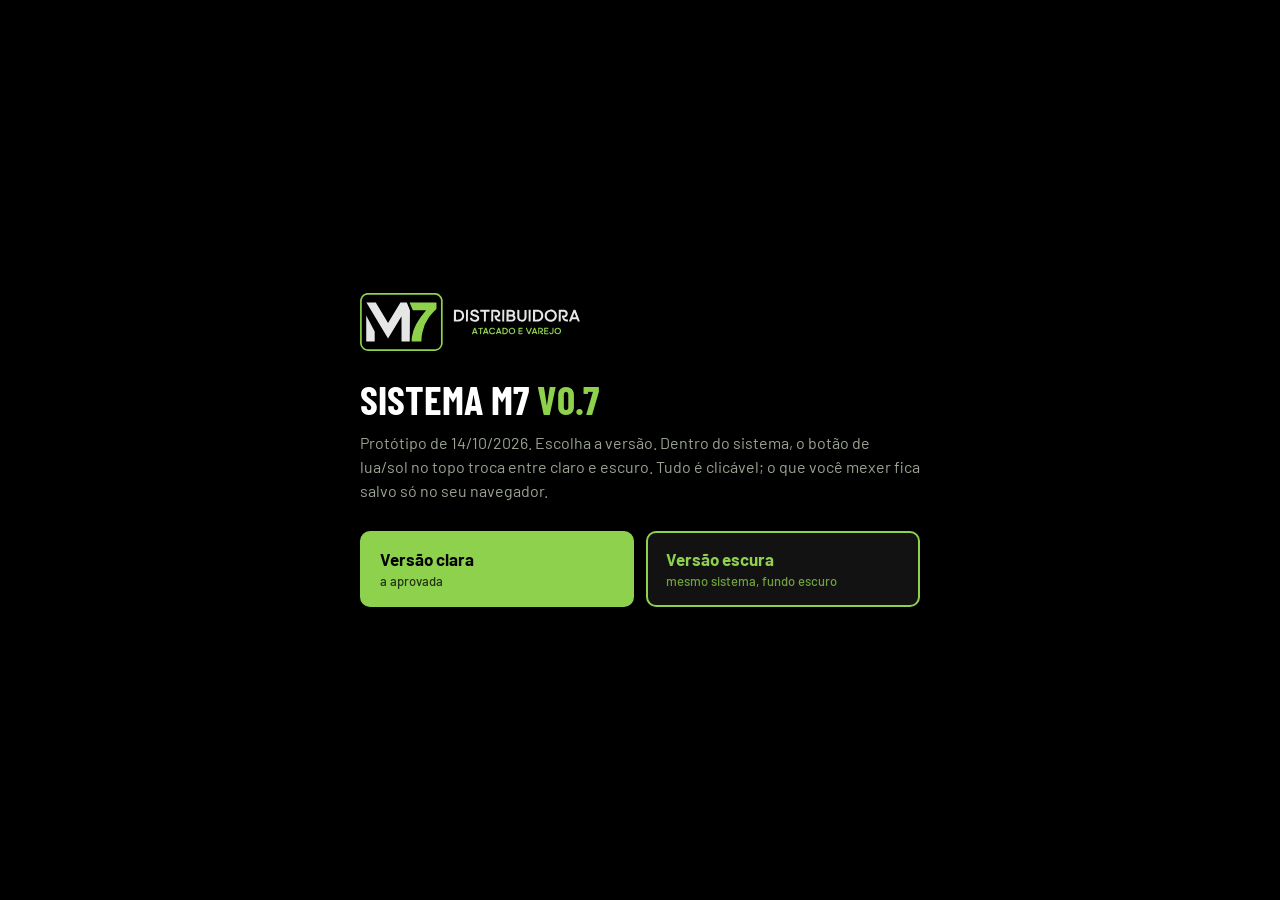
==== index.html @ c1b9ed0b "Sistema M7 v0.7 (claro e escuro) Co-Authored-By: Claude Opus 5.5 <noreply@anthropic.com>" ====
<!doctype html>
<html lang="pt-BR">
<head>
<meta charset="utf-8">
<meta name="viewport" content="width=device-width, initial-scale=1">
<title>Sistema M7 · v0.7</title>
<link rel="stylesheet" href="identidade-visual/tokens.css">
<style>
*{box-sizing:border-box;margin:0;padding:0}
body{min-height:100vh;background:#000;color:#E6E6E6;font-family:var(--font-body);display:flex;align-items:center;justify-content:center;padding:24px 16px}
.caixa{max-width:560px;width:100%}
img{width:220px;display:block;margin-bottom:28px}
h1{font-family:var(--font-display);text-transform:uppercase;font-size:40px;color:#fff;line-height:1}
h1 em{font-style:normal;color:#8ED14D}
p{color:#9AA394;margin:12px 0 28px;line-height:1.5}
.bts{display:flex;gap:12px;flex-wrap:wrap}
a{flex:1;min-width:200px;text-decoration:none;border-radius:10px;padding:16px 18px;font-weight:700;font-size:17px;border:2px solid #8ED14D}
a small{display:block;font-weight:500;font-size:13px;margin-top:4px;opacity:.75}
a.claro{background:#8ED14D;color:#000}
a.escuro{background:#121212;color:#8ED14D}
</style>
</head>
<body>
<div class="caixa">
  <img src="identidade-visual/marca/m7-horizontal-cor-escuro.svg" alt="M7 Distribuidora">
  <h1>Sistema M7 <em>v0.7</em></h1>
  <p>Protótipo de 14/10/2026. Escolha a versão. Dentro do sistema, o botão de lua/sol no topo troca entre claro e escuro. Tudo é clicável; o que você mexer fica salvo só no seu navegador.</p>
  <div class="bts">
    <a class="claro" href="sistema/index.html#claro">Versão clara<small>a aprovada</small></a>
    <a class="escuro" href="sistema/index.html#escuro">Versão escura<small>mesmo sistema, fundo escuro</small></a>
  </div>
</div>
</body>
</html>
---- identidade-visual/tokens.css ----
/* ============================================================
   M7 EMBALAGENS - Tokens de identidade visual
   Distribuidora - Atacado e Varejo - Arcos / MG

   Paleta da marca APROVADA PELO CLIENTE em 09/09/2026, amostrada
   pixel a pixel de `identidade-visual/original/m7-aprovada-2026-09-09.jpg`:
     preto  #000000  fundo dominante da arte  (46,96% dos pixels)
     claro  #E6E6E6  letra do monograma e fundo da versao clara  (43,10%)
     verde  #8ED14D  acento: moldura, o 7 e o descritor  (nucleo #8DD249)

   Contrastes medidos (WCAG 2.1):
     verde sobre preto   11,38:1  AAA   <- combinacao natural da marca
     claro sobre preto   16,83:1  AAA
     preto sobre verde   11,38:1  AAA   <- botao verde com texto preto
     verde sobre branco   1,85:1  REPROVA - nunca usar o verde como texto
                                   sobre claro; usar --verde-tinta (6,30:1)

   ATENCAO: os nomes --teal/--cyan sao HERANCA. Dez arquivos do projeto os
   importam; em vez de renomear em dez lugares, eles apontam para as cores
   novas. Codigo novo deve usar --preto/--verde/--claro.
   ============================================================ */

:root{
  /* ---------- a marca, medida na arte aprovada ---------- */
  --preto:        #000000;   /* fundo dominante */
  --verde:        #8ED14D;   /* acento da marca */
  --claro:        #E6E6E6;   /* letra do monograma / fundo claro */

  /* ---------- escuros de apoio (derivados do preto) ---------- */
  --grafite:      #121212;   /* superficie elevada sobre o preto */
  --grafite-2:    #1E1F1C;   /* cartao sobre o preto */
  --grafite-3:    #262822;   /* segundo nivel */
  --linha-escura: #2F332A;   /* borda sobre fundo escuro */

  /* ---------- verdes de apoio ---------- */
  --verde-claro:  #A9DE74;   /* realce, brilho */
  --verde-fundo:  #6BA834;   /* verde chapado como fundo */
  --verde-tinta:  #3F6B1E;   /* verde como TEXTO sobre claro (6,30:1) */
  --verde-veu:    rgba(142,209,77,.14);  /* fundo de destaque translucido */

  /* ---------- neutros claros ---------- */
  --papel:        #FFFFFF;
  --papel-frio:   #F4F6F1;
  --tinta:        #111311;   /* texto principal sobre claro (18,67:1) */
  --texto:        #3B403A;   /* corpo de texto (10,60:1) */
  --suave:        #767C72;   /* apoio, legenda (4,29:1) */
  --linha:        #E0E4DA;

  /* ---------- texto sobre fundo escuro ---------- */
  --on-dark:      #FFFFFF;
  --on-dark-2:    #E6E6E6;
  --on-dark-dim:  #9AA394;

  /* ---------- tipografia ---------- */
  /* Onest e a fonte mais proxima do logotipo desenhado: 0,903 de IoU glifo a
     glifo contra DISTRIBUIDORA, o melhor entre 280 cortes testados. O logotipo
     em si NAO e fonte - esta em curvas, tracado da arte. */
  --font-marca:   'Onest', 'Segoe UI', Arial, sans-serif;
  --font-display: 'Barlow Condensed', 'Arial Narrow', sans-serif;
  --font-body:    'Barlow', 'Segoe UI', Arial, sans-serif;
  --font-desc:    'Barlow Semi Condensed', 'Barlow', Arial, sans-serif;

  /* ---------- gradientes ---------- */
  --grad-brand:  linear-gradient(150deg, #1E1F1C 0%, #0A0A0A 48%, #000000 100%);
  --grad-verde:  linear-gradient(135deg, #A9DE74 0%, #8ED14D 52%, #6BA834 100%);

  /* ---------- HERANCA: nomes da paleta teal/ciano ---------- */
  /* Mantidos para nao quebrar catalogo, proposta, contrato, validacao,
     inventario, analise-ml e painel. Apontam para a paleta nova. */
  --teal:         #0A0A0A;
  --teal-deep:    #000000;
  --teal-dark:    #050505;
  --teal-soft:    #1E1F1C;
  --teal-line:    #2F332A;
  --cyan:         #8ED14D;
  --cyan-bright:  #A9DE74;
  --cyan-deep:    #6BA834;
  --cyan-ink:     #3F6B1E;
  --navy:         #101010;
  --paper:        #FFFFFF;
  --paper-warm:   #F4F6F1;
  --ink:          #111311;
  --body:         #3B403A;
  --muted:        #767C72;
  --line:         #E0E4DA;
  --grad-cyan:    linear-gradient(135deg, #A9DE74 0%, #8ED14D 52%, #6BA834 100%);
}

@font-face{
  font-family:'Barlow';
  font-style:normal;
  font-weight:400;
  font-display:swap;
  src:url([data-uri]) format('woff2');
}
@font-face{
  font-family:'Barlow';
  font-style:normal;
  font-weight:500;
  font-display:swap;
  src:url([data-uri]) format('woff2');
}
@font-face{
  font-family:'Barlow';
  font-style:normal;
  font-weight:600;
  font-display:swap;
  src:url([data-uri]) format('woff2');
}
@font-face{
  font-family:'Barlow';
  font-style:normal;
  font-weight:700;
  font-display:swap;
  src:url([data-uri]) format('woff2');
}
@font-face{
  font-family:'Barlow Condensed';
  font-style:normal;
  font-weight:700;
  font-display:swap;
  src:url([data-uri]) format('woff2');
}
@font-face{
  font-family:'Barlow Condensed';
  font-style:normal;
  font-weight:800;
  font-display:swap;
  src:url([data-uri]) format('woff2');
}

/* ---------- utilitarios ---------- */
.m7-display{ font-family:var(--font-display); font-weight:800; text-transform:uppercase;
             letter-spacing:.015em; }
.m7-eyebrow{ font-family:var(--font-body); font-weight:600; text-transform:uppercase;
             letter-spacing:.2em; color:var(--cyan); }
.m7-price{   font-family:var(--font-display); font-weight:800; color:var(--cyan); }

/* fundo padrao da marca: preto com brilho verde, como nas artes do feed */
.m7-bg{
  background:
    radial-gradient(circle at 82% 8%,  rgba(142,209,77,.10) 0 16%, transparent 42%),
    radial-gradient(circle at 12% 92%, rgba(142,209,77,.07) 0 18%, transparent 46%),
    var(--grad-brand);
}

/* divisor da marca: linha com ponto, presente em todas as artes */
.m7-div{ display:flex; align-items:center; gap:0; }
.m7-div i{ flex:1; height:1.5px; background:var(--cyan); display:block; }
.m7-div b{ width:6px; height:6px; border-radius:50%; background:var(--cyan);
           display:block; flex:none; }

/* ---- Onest (variavel 100-900): tipografia da marca nova ---- */
@font-face{
  font-family:'Onest';
  font-style:normal;
  font-weight:100 900;
  font-display:swap;
  unicode-range:U+0000-00FF,U+0131,U+0152-0153,U+02BB-02BC,U+02C6,U+02DA,U+02DC,U+0304,U+0308,U+0329,U+2000-206F,U+20AC,U+2122,U+2191,U+2193,U+2212,U+2215,U+FEFF,U+FFFD;
  src:url([data-uri]) format('woff2');
}
@font-face{
  font-family:'Onest';
  font-style:normal;
  font-weight:100 900;
  font-display:swap;
  unicode-range:U+0100-02BA,U+02BD-02C5,U+02C7-02CC,U+02CE-02D7,U+02DD-02FF,U+0304,U+0308,U+0329,U+1D00-1DBF,U+1E00-1E9F,U+1EF2-1EFF,U+2020,U+20A0-20AB,U+20AD-20C0,U+2113,U+2C60-2C7F,U+A720-A7FF;
  src:url([data-uri]) format('woff2');
}

/* ---- Barlow Semi Condensed: linha de segmentos do lockup ---- */
@font-face{
  font-family:'Barlow Semi Condensed';
  font-style:normal;
  font-weight:600;
  font-display:swap;
  unicode-range:U+0000-00FF,U+0131,U+0152-0153,U+02BB-02BC,U+02C6,U+02DA,U+02DC,U+0304,U+0308,U+0329,U+2000-206F,U+20AC,U+2122,U+2191,U+2193,U+2212,U+2215,U+FEFF,U+FFFD;
  src:url([data-uri]) format('woff2');
}
@font-face{
  font-family:'Barlow Semi Condensed';
  font-style:normal;
  font-weight:600;
  font-display:swap;
  unicode-range:U+0100-02BA,U+02BD-02C5,U+02C7-02CC,U+02CE-02D7,U+02DD-02FF,U+0304,U+0308,U+0329,U+1D00-1DBF,U+1E00-1E9F,U+1EF2-1EFF,U+2020,U+20A0-20AB,U+20AD-20C0,U+2113,U+2C60-2C7F,U+A720-A7FF;
  src:url([data-uri]) format('woff2');
}
@font-face{
  font-family:'Barlow Semi Condensed';
  font-style:normal;
  font-weight:700;
  font-display:swap;
  unicode-range:U+0000-00FF,U+0131,U+0152-0153,U+02BB-02BC,U+02C6,U+02DA,U+02DC,U+0304,U+0308,U+0329,U+2000-206F,U+20AC,U+2122,U+2191,U+2193,U+2212,U+2215,U+FEFF,U+FFFD;
  src:url([data-uri]) format('woff2');
}
@font-face{
  font-family:'Barlow Semi Condensed';
  font-style:normal;
  font-weight:700;
  font-display:swap;
  unicode-range:U+0100-02BA,U+02BD-02C5,U+02C7-02CC,U+02CE-02D7,U+02DD-02FF,U+0304,U+0308,U+0329,U+1D00-1DBF,U+1E00-1E9F,U+1EF2-1EFF,U+2020,U+20A0-20AB,U+20AD-20C0,U+2113,U+2C60-2C7F,U+A720-A7FF;
  src:url([data-uri]) format('woff2');
}
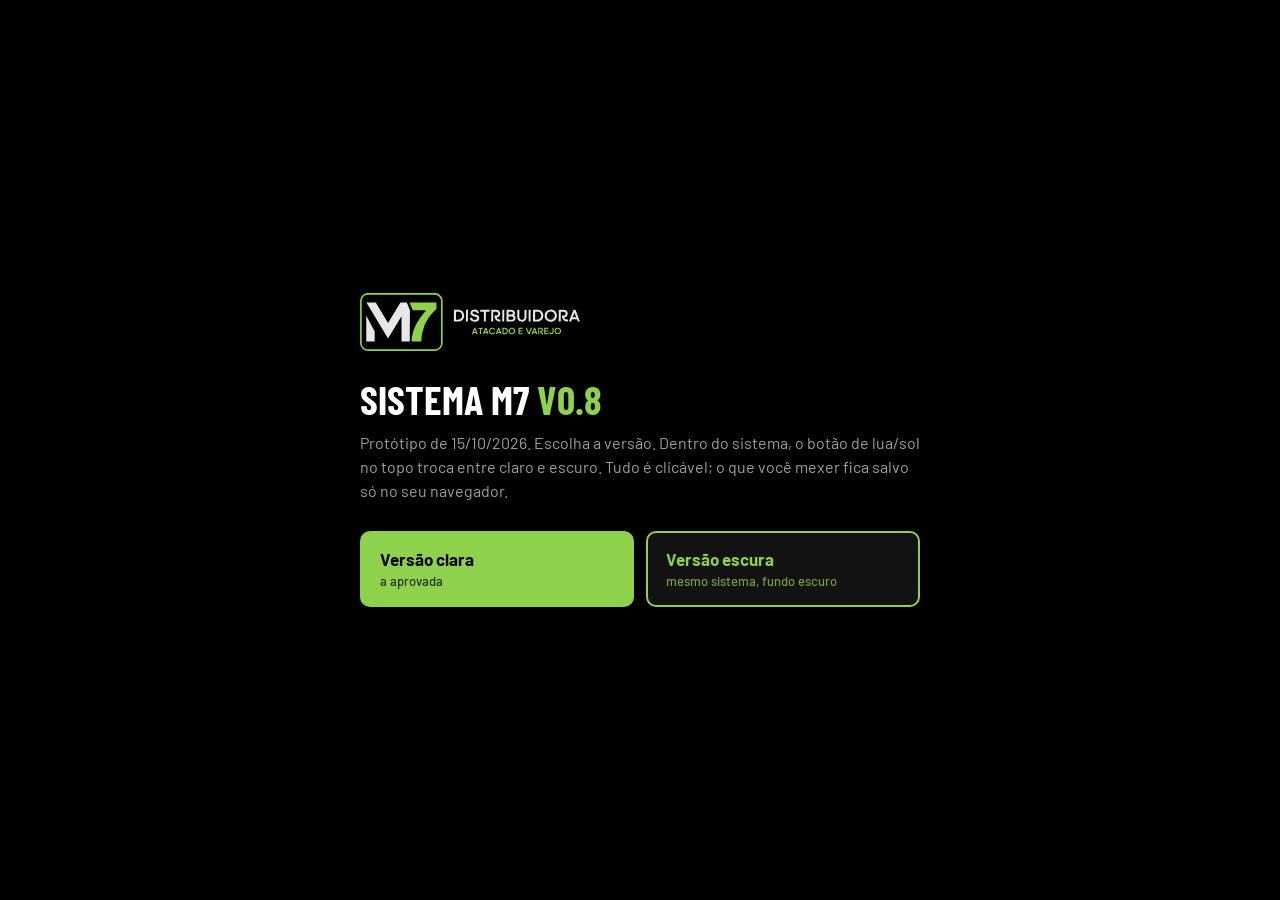
==== commit b4d6479e: "Sistema M7 v0.8 Co-Authored-By: Claude Opus 5.5 <noreply@anthropic.com>" ====
--- a/index.html
+++ b/index.html
@@ -3,7 +3,7 @@
 <head>
 <meta charset="utf-8">
 <meta name="viewport" content="width=device-width, initial-scale=1">
-<title>Sistema M7 · v0.7</title>
+<title>Sistema M7 · v0.8</title>
 <link rel="stylesheet" href="identidade-visual/tokens.css">
 <style>
 *{box-sizing:border-box;margin:0;padding:0}
@@ -23,8 +23,8 @@
 <body>
 <div class="caixa">
   <img src="identidade-visual/marca/m7-horizontal-cor-escuro.svg" alt="M7 Distribuidora">
-  <h1>Sistema M7 <em>v0.7</em></h1>
-  <p>Protótipo de 14/10/2026. Escolha a versão. Dentro do sistema, o botão de lua/sol no topo troca entre claro e escuro. Tudo é clicável; o que você mexer fica salvo só no seu navegador.</p>
+  <h1>Sistema M7 <em>v0.8</em></h1>
+  <p>Protótipo de 15/10/2026. Escolha a versão. Dentro do sistema, o botão de lua/sol no topo troca entre claro e escuro. Tudo é clicável; o que você mexer fica salvo só no seu navegador.</p>
   <div class="bts">
     <a class="claro" href="sistema/index.html#claro">Versão clara<small>a aprovada</small></a>
     <a class="escuro" href="sistema/index.html#escuro">Versão escura<small>mesmo sistema, fundo escuro</small></a>
--- a/identidade-visual/tokens.css
+++ b/identidade-visual/tokens.css
@@ -1,203 +1,203 @@
-/* ============================================================
-   M7 EMBALAGENS - Tokens de identidade visual
-   Distribuidora - Atacado e Varejo - Arcos / MG
-
-   Paleta da marca APROVADA PELO CLIENTE em 09/09/2026, amostrada
-   pixel a pixel de `identidade-visual/original/m7-aprovada-2026-09-09.jpg`:
-     preto  #000000  fundo dominante da arte  (46,96% dos pixels)
-     claro  #E6E6E6  letra do monograma e fundo da versao clara  (43,10%)
-     verde  #8ED14D  acento: moldura, o 7 e o descritor  (nucleo #8DD249)
-
-   Contrastes medidos (WCAG 2.1):
-     verde sobre preto   11,38:1  AAA   <- combinacao natural da marca
-     claro sobre preto   16,83:1  AAA
-     preto sobre verde   11,38:1  AAA   <- botao verde com texto preto
-     verde sobre branco   1,85:1  REPROVA - nunca usar o verde como texto
-                                   sobre claro; usar --verde-tinta (6,30:1)
-
-   ATENCAO: os nomes --teal/--cyan sao HERANCA. Dez arquivos do projeto os
-   importam; em vez de renomear em dez lugares, eles apontam para as cores
-   novas. Codigo novo deve usar --preto/--verde/--claro.
-   ============================================================ */
-
-:root{
-  /* ---------- a marca, medida na arte aprovada ---------- */
-  --preto:        #000000;   /* fundo dominante */
-  --verde:        #8ED14D;   /* acento da marca */
-  --claro:        #E6E6E6;   /* letra do monograma / fundo claro */
-
-  /* ---------- escuros de apoio (derivados do preto) ---------- */
-  --grafite:      #121212;   /* superficie elevada sobre o preto */
-  --grafite-2:    #1E1F1C;   /* cartao sobre o preto */
-  --grafite-3:    #262822;   /* segundo nivel */
-  --linha-escura: #2F332A;   /* borda sobre fundo escuro */
-
-  /* ---------- verdes de apoio ---------- */
-  --verde-claro:  #A9DE74;   /* realce, brilho */
-  --verde-fundo:  #6BA834;   /* verde chapado como fundo */
-  --verde-tinta:  #3F6B1E;   /* verde como TEXTO sobre claro (6,30:1) */
-  --verde-veu:    rgba(142,209,77,.14);  /* fundo de destaque translucido */
-
-  /* ---------- neutros claros ---------- */
-  --papel:        #FFFFFF;
-  --papel-frio:   #F4F6F1;
-  --tinta:        #111311;   /* texto principal sobre claro (18,67:1) */
-  --texto:        #3B403A;   /* corpo de texto (10,60:1) */
-  --suave:        #767C72;   /* apoio, legenda (4,29:1) */
-  --linha:        #E0E4DA;
-
-  /* ---------- texto sobre fundo escuro ---------- */
-  --on-dark:      #FFFFFF;
-  --on-dark-2:    #E6E6E6;
-  --on-dark-dim:  #9AA394;
-
-  /* ---------- tipografia ---------- */
-  /* Onest e a fonte mais proxima do logotipo desenhado: 0,903 de IoU glifo a
-     glifo contra DISTRIBUIDORA, o melhor entre 280 cortes testados. O logotipo
-     em si NAO e fonte - esta em curvas, tracado da arte. */
-  --font-marca:   'Onest', 'Segoe UI', Arial, sans-serif;
-  --font-display: 'Barlow Condensed', 'Arial Narrow', sans-serif;
-  --font-body:    'Barlow', 'Segoe UI', Arial, sans-serif;
-  --font-desc:    'Barlow Semi Condensed', 'Barlow', Arial, sans-serif;
-
-  /* ---------- gradientes ---------- */
-  --grad-brand:  linear-gradient(150deg, #1E1F1C 0%, #0A0A0A 48%, #000000 100%);
-  --grad-verde:  linear-gradient(135deg, #A9DE74 0%, #8ED14D 52%, #6BA834 100%);
-
-  /* ---------- HERANCA: nomes da paleta teal/ciano ---------- */
-  /* Mantidos para nao quebrar catalogo, proposta, contrato, validacao,
-     inventario, analise-ml e painel. Apontam para a paleta nova. */
-  --teal:         #0A0A0A;
-  --teal-deep:    #000000;
-  --teal-dark:    #050505;
-  --teal-soft:    #1E1F1C;
-  --teal-line:    #2F332A;
-  --cyan:         #8ED14D;
-  --cyan-bright:  #A9DE74;
-  --cyan-deep:    #6BA834;
-  --cyan-ink:     #3F6B1E;
-  --navy:         #101010;
-  --paper:        #FFFFFF;
-  --paper-warm:   #F4F6F1;
-  --ink:          #111311;
-  --body:         #3B403A;
-  --muted:        #767C72;
-  --line:         #E0E4DA;
-  --grad-cyan:    linear-gradient(135deg, #A9DE74 0%, #8ED14D 52%, #6BA834 100%);
-}
-
-@font-face{
-  font-family:'Barlow';
-  font-style:normal;
-  font-weight:400;
-  font-display:swap;
-  src:url([data-uri]) format('woff2');
-}
-@font-face{
-  font-family:'Barlow';
-  font-style:normal;
-  font-weight:500;
-  font-display:swap;
-  src:url([data-uri]) format('woff2');
-}
-@font-face{
-  font-family:'Barlow';
-  font-style:normal;
-  font-weight:600;
-  font-display:swap;
-  src:url([data-uri]) format('woff2');
-}
-@font-face{
-  font-family:'Barlow';
-  font-style:normal;
-  font-weight:700;
-  font-display:swap;
-  src:url([data-uri]) format('woff2');
-}
-@font-face{
-  font-family:'Barlow Condensed';
-  font-style:normal;
-  font-weight:700;
-  font-display:swap;
-  src:url([data-uri]) format('woff2');
-}
-@font-face{
-  font-family:'Barlow Condensed';
-  font-style:normal;
-  font-weight:800;
-  font-display:swap;
-  src:url([data-uri]) format('woff2');
-}
-
-/* ---------- utilitarios ---------- */
-.m7-display{ font-family:var(--font-display); font-weight:800; text-transform:uppercase;
-             letter-spacing:.015em; }
-.m7-eyebrow{ font-family:var(--font-body); font-weight:600; text-transform:uppercase;
-             letter-spacing:.2em; color:var(--cyan); }
-.m7-price{   font-family:var(--font-display); font-weight:800; color:var(--cyan); }
-
-/* fundo padrao da marca: preto com brilho verde, como nas artes do feed */
-.m7-bg{
-  background:
-    radial-gradient(circle at 82% 8%,  rgba(142,209,77,.10) 0 16%, transparent 42%),
-    radial-gradient(circle at 12% 92%, rgba(142,209,77,.07) 0 18%, transparent 46%),
-    var(--grad-brand);
-}
-
-/* divisor da marca: linha com ponto, presente em todas as artes */
-.m7-div{ display:flex; align-items:center; gap:0; }
-.m7-div i{ flex:1; height:1.5px; background:var(--cyan); display:block; }
-.m7-div b{ width:6px; height:6px; border-radius:50%; background:var(--cyan);
-           display:block; flex:none; }
-
-/* ---- Onest (variavel 100-900): tipografia da marca nova ---- */
-@font-face{
-  font-family:'Onest';
-  font-style:normal;
-  font-weight:100 900;
-  font-display:swap;
-  unicode-range:U+0000-00FF,U+0131,U+0152-0153,U+02BB-02BC,U+02C6,U+02DA,U+02DC,U+0304,U+0308,U+0329,U+2000-206F,U+20AC,U+2122,U+2191,U+2193,U+2212,U+2215,U+FEFF,U+FFFD;
-  src:url([data-uri]) format('woff2');
-}
-@font-face{
-  font-family:'Onest';
-  font-style:normal;
-  font-weight:100 900;
-  font-display:swap;
-  unicode-range:U+0100-02BA,U+02BD-02C5,U+02C7-02CC,U+02CE-02D7,U+02DD-02FF,U+0304,U+0308,U+0329,U+1D00-1DBF,U+1E00-1E9F,U+1EF2-1EFF,U+2020,U+20A0-20AB,U+20AD-20C0,U+2113,U+2C60-2C7F,U+A720-A7FF;
-  src:url([data-uri]) format('woff2');
-}
-
-/* ---- Barlow Semi Condensed: linha de segmentos do lockup ---- */
-@font-face{
-  font-family:'Barlow Semi Condensed';
-  font-style:normal;
-  font-weight:600;
-  font-display:swap;
-  unicode-range:U+0000-00FF,U+0131,U+0152-0153,U+02BB-02BC,U+02C6,U+02DA,U+02DC,U+0304,U+0308,U+0329,U+2000-206F,U+20AC,U+2122,U+2191,U+2193,U+2212,U+2215,U+FEFF,U+FFFD;
-  src:url([data-uri]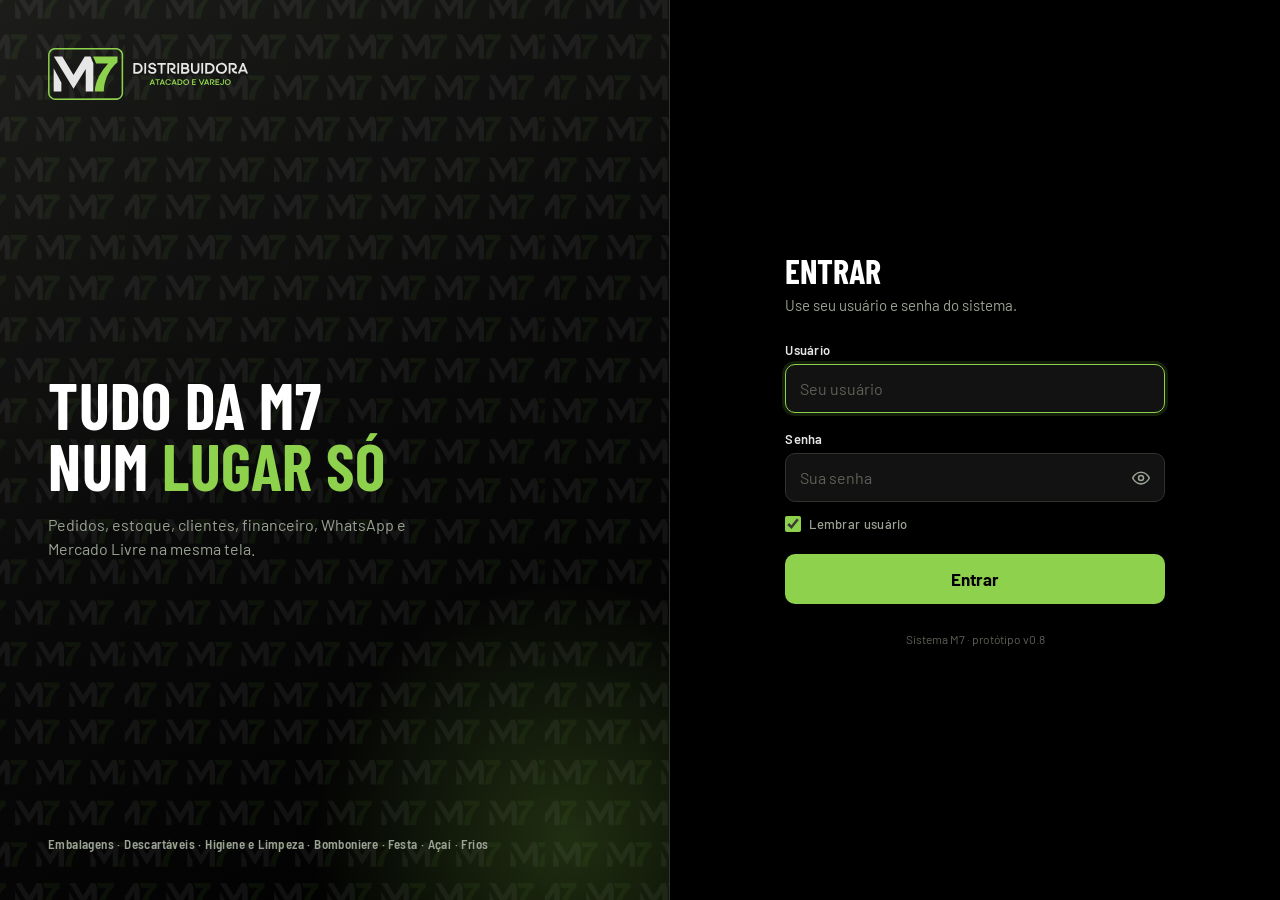
==== commit dea3d117: "Tela de login no lugar da escolha de cores Co-Authored-By: Claude Opus 5.5 <noreply@anthropic.com>" ====
--- a/index.html
+++ b/index.html
@@ -3,32 +3,9 @@
 <head>
 <meta charset="utf-8">
 <meta name="viewport" content="width=device-width, initial-scale=1">
-<title>Sistema M7 · v0.8</title>
-<link rel="stylesheet" href="identidade-visual/tokens.css">
-<style>
-*{box-sizing:border-box;margin:0;padding:0}
-body{min-height:100vh;background:#000;color:#E6E6E6;font-family:var(--font-body);display:flex;align-items:center;justify-content:center;padding:24px 16px}
-.caixa{max-width:560px;width:100%}
-img{width:220px;display:block;margin-bottom:28px}
-h1{font-family:var(--font-display);text-transform:uppercase;font-size:40px;color:#fff;line-height:1}
-h1 em{font-style:normal;color:#8ED14D}
-p{color:#9AA394;margin:12px 0 28px;line-height:1.5}
-.bts{display:flex;gap:12px;flex-wrap:wrap}
-a{flex:1;min-width:200px;text-decoration:none;border-radius:10px;padding:16px 18px;font-weight:700;font-size:17px;border:2px solid #8ED14D}
-a small{display:block;font-weight:500;font-size:13px;margin-top:4px;opacity:.75}
-a.claro{background:#8ED14D;color:#000}
-a.escuro{background:#121212;color:#8ED14D}
-</style>
+<title>Sistema M7</title>
+<style>body{background:#000;margin:0}</style>
+<script>location.replace('sistema/login.html')</script>
 </head>
-<body>
-<div class="caixa">
-  <img src="identidade-visual/marca/m7-horizontal-cor-escuro.svg" alt="M7 Distribuidora">
-  <h1>Sistema M7 <em>v0.8</em></h1>
-  <p>Protótipo de 15/10/2026. Escolha a versão. Dentro do sistema, o botão de lua/sol no topo troca entre claro e escuro. Tudo é clicável; o que você mexer fica salvo só no seu navegador.</p>
-  <div class="bts">
-    <a class="claro" href="sistema/index.html#claro">Versão clara<small>a aprovada</small></a>
-    <a class="escuro" href="sistema/index.html#escuro">Versão escura<small>mesmo sistema, fundo escuro</small></a>
-  </div>
-</div>
-</body>
+<body></body>
 </html>
